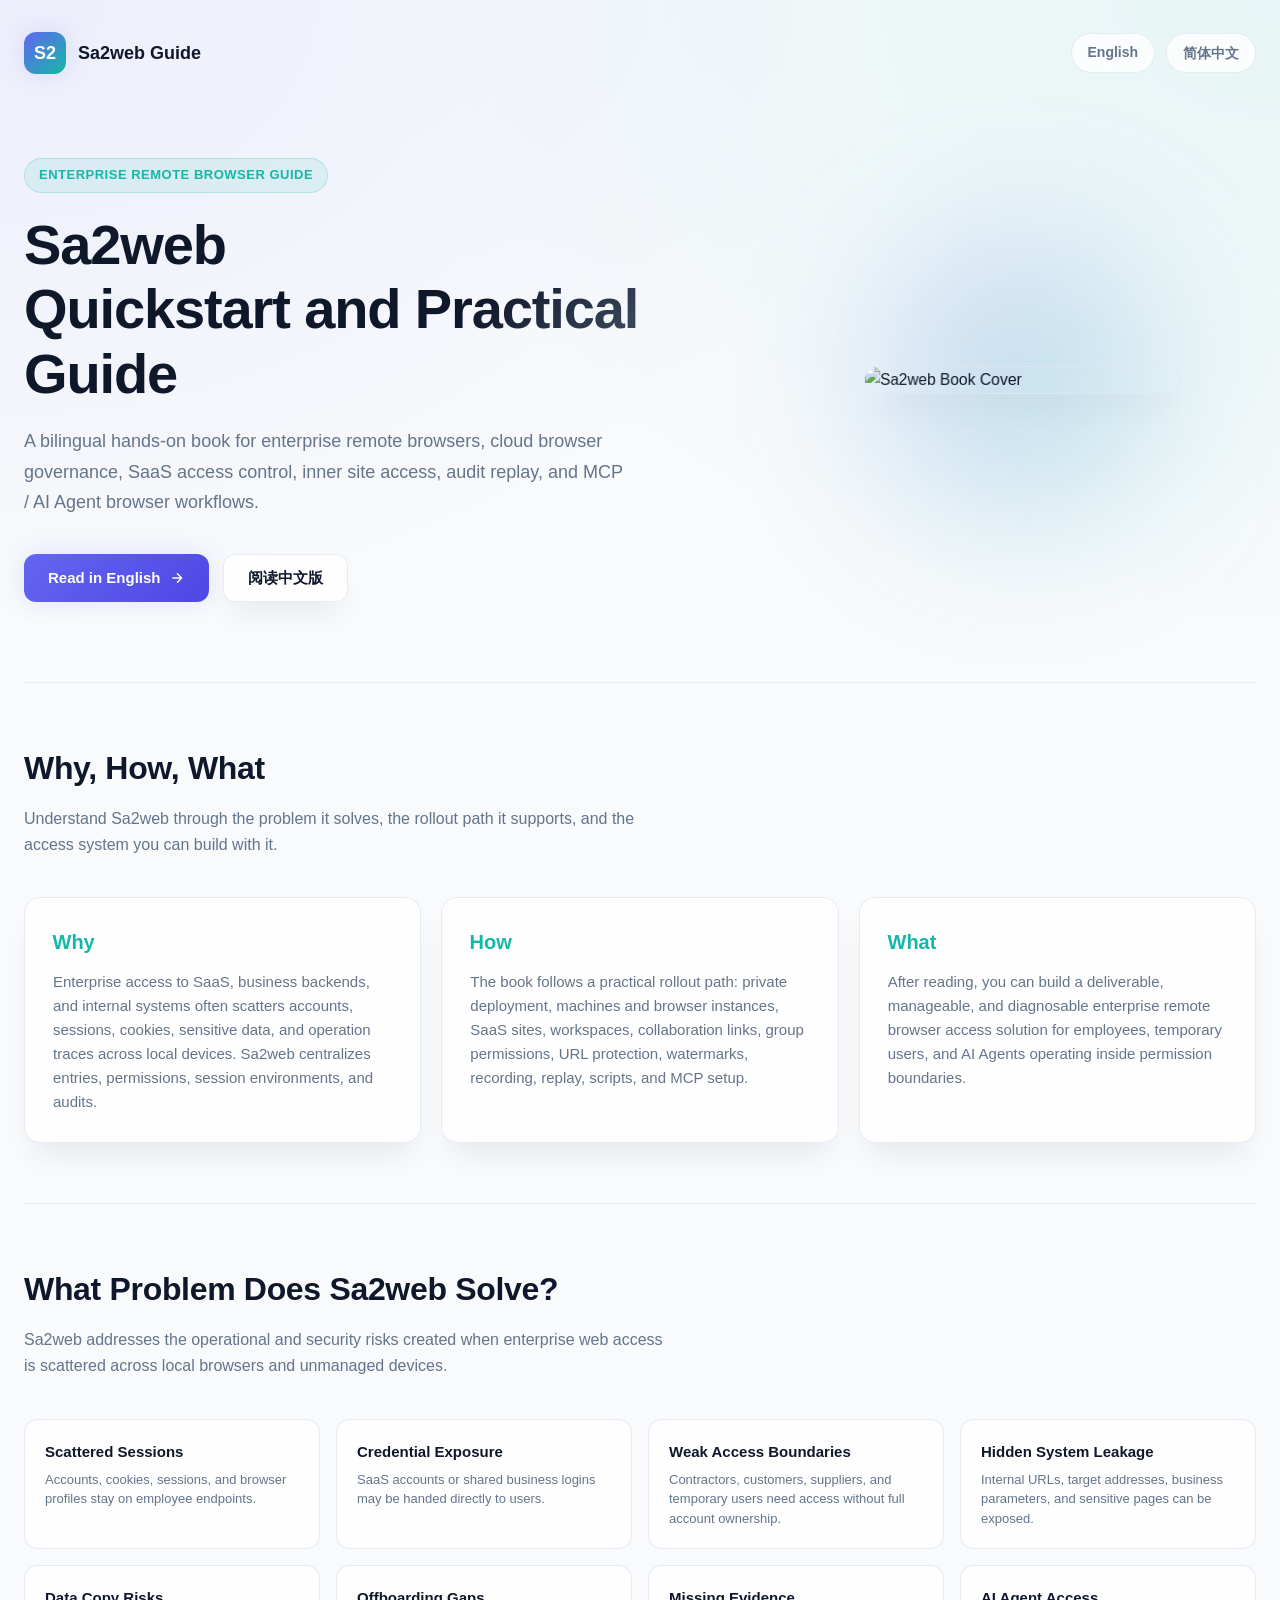
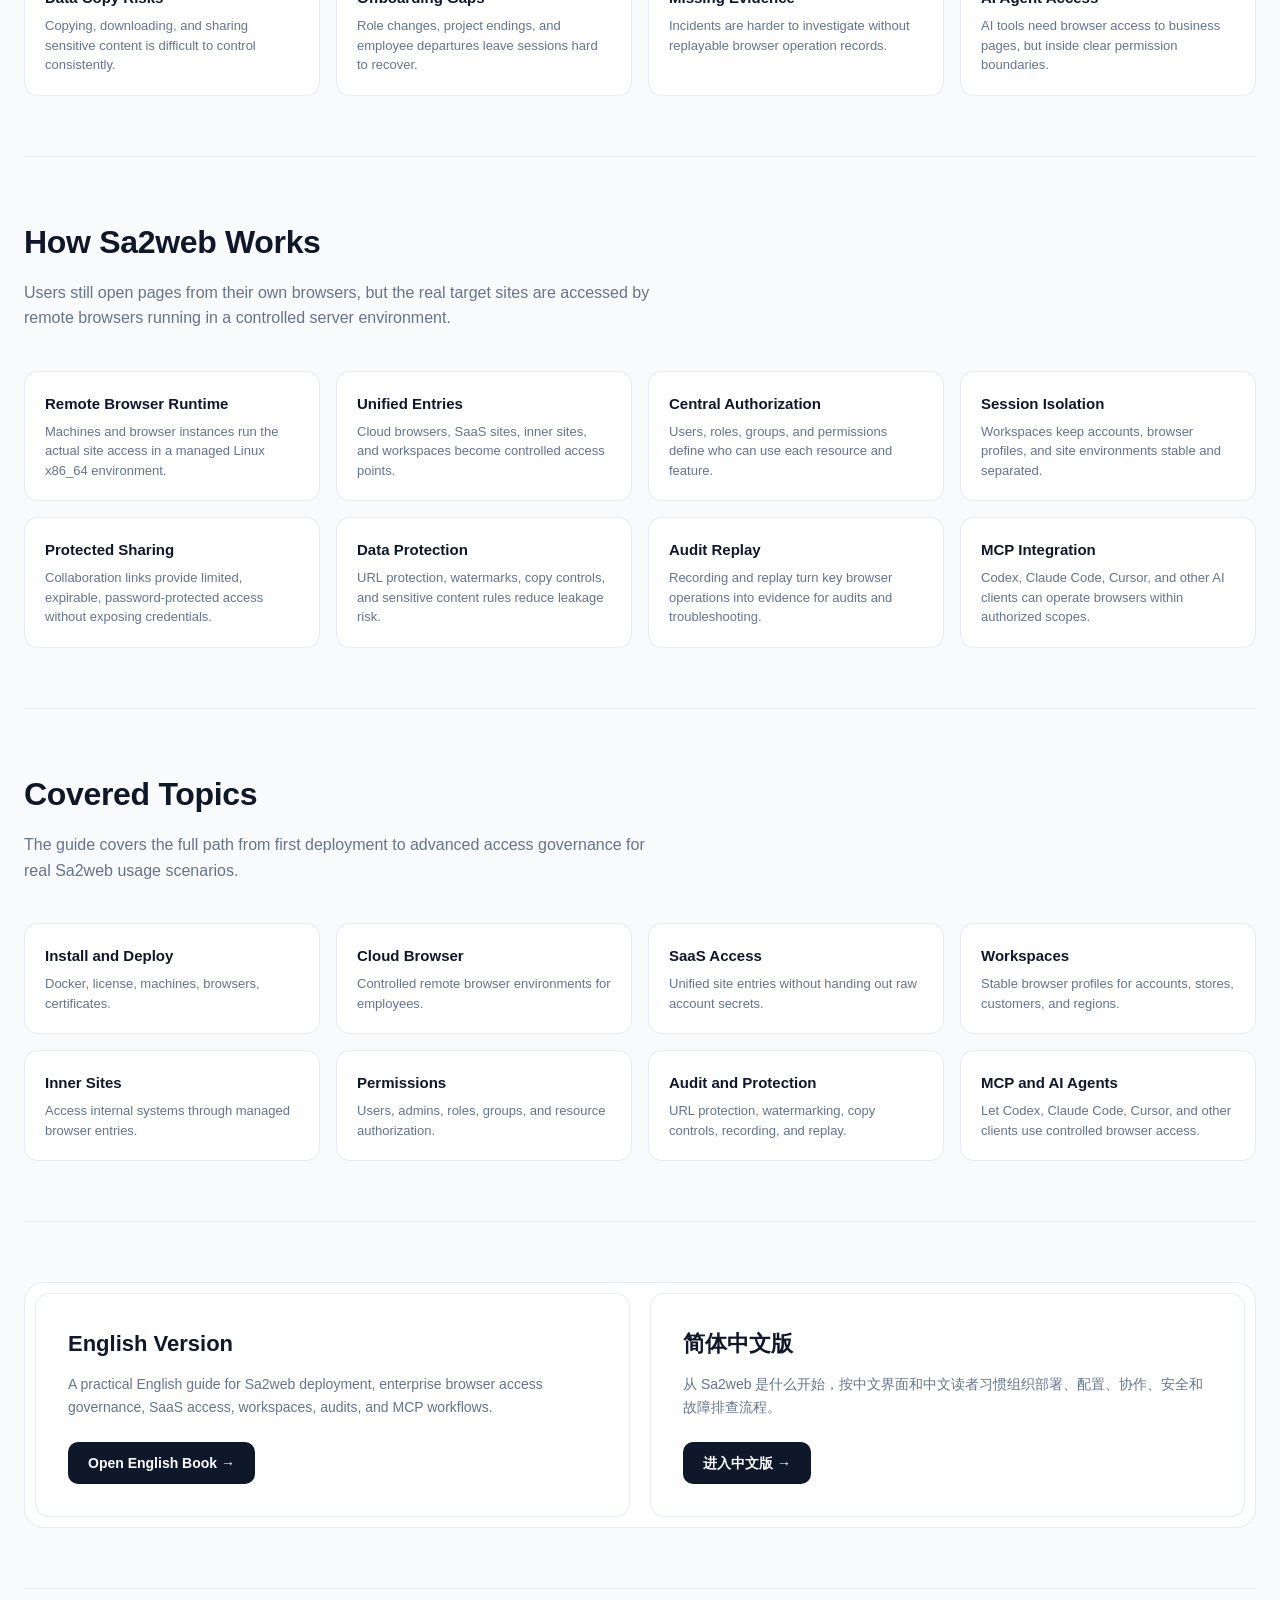
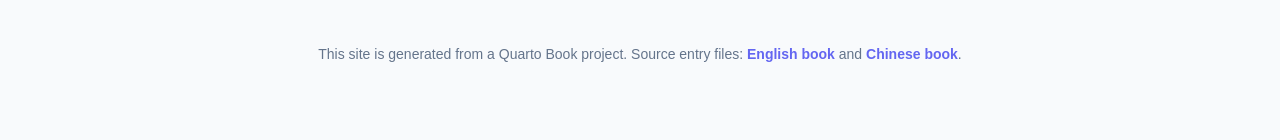
==== site/index.html @ 4c4079bf "add the quick start and practical guide" ====
<!doctype html>
<html lang="en">
<head>
  <meta charset="utf-8">
  <title>Sa2web Quickstart and Practical Guide | Sa2web 快速入门与实战指南</title>
  <meta name="viewport" content="width=device-width, initial-scale=1">
  <meta name="description" content="Sa2web Quickstart and Practical Guide is a bilingual hands-on book for deploying Sa2web, building enterprise cloud browser access, SaaS access control, inner site access, workspaces, permissions, audits, watermarking, and MCP / AI Agent browser workflows.">
  <meta name="keywords" content="Sa2web, Sa2web guide, Sa2web tutorial, Sa2web quickstart, remote browser, cloud browser, browser bastion, enterprise browser, SaaS access control, inner site access, MCP browser, AI Agent browser access, 企业远程浏览器, 云浏览器, 浏览器堡垒, Sa2web 教程, Sa2web 快速入门">
  <meta name="author" content="Alex Mercer">
  <meta name="robots" content="index,follow">
  <meta property="og:type" content="website">
  <meta property="og:title" content="Sa2web Quickstart and Practical Guide">
  <meta property="og:description" content="A bilingual practical guide to Sa2web: from private deployment to enterprise remote browser access governance.">
  <meta property="og:url" content="https://quickstart.sa2web.com/">
  <meta property="og:image" content="en/images/cover.png">
  <meta property="og:locale" content="en_US">
  <meta property="og:locale:alternate" content="zh_CN">
  <meta name="twitter:card" content="summary_large_image">
  <meta name="twitter:title" content="Sa2web Quickstart and Practical Guide">
  <meta name="twitter:description" content="Deploy Sa2web and build controlled, auditable enterprise browser access for SaaS, inner sites, workspaces, and AI Agents.">
  <meta name="twitter:image" content="en/images/cover.png">
  <link rel="alternate" hreflang="en" href="en/">
  <link rel="alternate" hreflang="zh-CN" href="zh/">
  <link rel="alternate" hreflang="x-default" href="en/">
  <link rel="canonical" href="https://quickstart.sa2web.com/">
  <link rel="icon" href="en/images/favicon.svg" type="image/svg+xml">
  <style>
    :root {
      color-scheme: light dark;
      --bg: #0f172a;
      --bg-gradient: radial-gradient(at 0% 0%, rgba(99, 102, 241, 0.15) 0px, transparent 50%),
                      radial-gradient(at 100% 0%, rgba(20, 184, 166, 0.15) 0px, transparent 50%),
                      radial-gradient(at 50% 100%, rgba(15, 23, 42, 0.8) 0px, transparent 50%);
      --panel: rgba(30, 41, 59, 0.7);
      --panel-hover: rgba(30, 41, 59, 0.9);
      --border: rgba(255, 255, 255, 0.1);
      --border-hover: rgba(99, 102, 241, 0.4);
      --ink: #f8fafc;
      --muted: #94a3b8;
      --brand: #6366f1;
      --brand-hover: #4f46e5;
      --accent: #14b8a6;
      --shadow: 0 20px 40px -15px rgba(0, 0, 0, 0.5);
      --glow: 0 0 25px rgba(99, 102, 241, 0.25);
      font-family: -apple-system, BlinkMacSystemFont, "Segoe UI", Roboto, "Helvetica Neue", Arial, "PingFang SC", "Microsoft YaHei", sans-serif;
    }

    @media (prefers-color-scheme: light) {
      :root {
        --bg: #f8fafc;
        --bg-gradient: radial-gradient(at 0% 0%, rgba(99, 102, 241, 0.08) 0px, transparent 50%),
                        radial-gradient(at 100% 0%, rgba(20, 184, 166, 0.08) 0px, transparent 50%);
        --panel: rgba(255, 255, 255, 0.8);
        --panel-hover: #ffffff;
        --border: rgba(226, 232, 240, 0.8);
        --border-hover: rgba(99, 102, 241, 0.3);
        --ink: #0f172a;
        --muted: #64748b;
        --shadow: 0 20px 30px -10px rgba(15, 23, 42, 0.08);
        --glow: 0 0 25px rgba(99, 102, 241, 0.15);
      }
    }

    * {
      box-sizing: border-box;
      transition: background-color 0.2s, border-color 0.2s, transform 0.2s, box-shadow 0.2s;
    }

    body {
      margin: 0;
      min-height: 100vh;
      color: var(--ink);
      background-color: var(--bg);
      background-image: var(--bg-gradient);
      background-attachment: fixed;
      line-height: 1.6;
      -webkit-font-smoothing: antialiased;
    }

    .page {
      width: min(1400px, calc(100% - 48px));
      margin: 0 auto;
    }

    /* Header */
    header {
      display: flex;
      align-items: center;
      justify-content: space-between;
      gap: 24px;
      padding: 32px 0 24px;
    }

    .brand {
      display: flex;
      align-items: center;
      gap: 12px;
      font-weight: 700;
      font-size: 1.125rem;
      color: var(--ink);
      text-decoration: none;
    }

    .brand-mark {
      display: grid;
      width: 42px;
      height: 42px;
      place-items: center;
      border-radius: 12px;
      color: #fff;
      background: linear-gradient(135deg, var(--brand), var(--accent));
      box-shadow: var(--glow);
      font-weight: 800;
      font-size: 18px;
    }

    nav {
      display: flex;
      gap: 10px;
    }

    nav a {
      height: 40px;
      display: inline-flex;
      align-items: center;
      padding: 0 16px;
      border: 1px solid var(--border);
      border-radius: 20px;
      background: var(--panel);
      backdrop-filter: blur(12px);
      color: var(--muted);
      font-size: 14px;
      font-weight: 600;
      text-decoration: none;
    }

    nav a:hover {
      color: var(--ink);
      border-color: var(--border-hover);
      transform: translateY(-1px);
    }

    /* Hero Section */
    .hero {
      display: grid;
      grid-template-columns: minmax(0, 1.2fr) minmax(320px, 0.8fr);
      gap: 48px;
      align-items: center;
      padding: 60px 0 80px;
    }

    .eyebrow {
      display: inline-flex;
      align-items: center;
      gap: 8px;
      padding: 6px 14px;
      border-radius: 20px;
      background: rgba(20, 184, 166, 0.1);
      border: 1px solid rgba(20, 184, 166, 0.2);
      color: var(--accent);
      font-weight: 700;
      font-size: 13px;
      margin-bottom: 20px;
      letter-spacing: 0.5px;
      text-transform: uppercase;
    }

    h1 {
      margin: 0;
      font-size: clamp(36px, 5vw, 56px);
      line-height: 1.15;
      font-weight: 800;
      letter-spacing: -0.02em;
      background: linear-gradient(135deg, var(--ink) 60%, var(--muted));
      -webkit-background-clip: text;
      -webkit-text-fill-color: transparent;
    }

    .subtitle {
      margin: 20px 0 0;
      color: var(--muted);
      font-size: 1.125rem;
      line-height: 1.7;
      max-width: 600px;
    }

    .actions {
      display: flex;
      flex-wrap: wrap;
      gap: 14px;
      margin-top: 36px;
    }

    .button {
      height: 48px;
      display: inline-flex;
      align-items: center;
      justify-content: center;
      gap: 8px;
      padding: 0 24px;
      border-radius: 12px;
      border: 1px solid var(--border);
      background: var(--panel);
      backdrop-filter: blur(12px);
      color: var(--ink);
      font-weight: 600;
      font-size: 15px;
      text-decoration: none;
      box-shadow: var(--shadow);
    }

    .button:hover {
      transform: translateY(-2px);
      border-color: var(--border-hover);
    }

    .button.primary {
      border: none;
      color: #fff;
      background: linear-gradient(135deg, var(--brand), var(--brand-hover));
      box-shadow: var(--glow);
    }

    .button.primary:hover {
      opacity: 0.95;
      box-shadow: 0 0 30px rgba(99, 102, 241, 0.4);
    }

    /* Cover Styling */
    .cover {
      position: relative;
      display: flex;
      justify-content: center;
      align-items: center;
    }

    .cover::before {
      content: "";
      position: absolute;
      width: 280px;
      height: 280px;
      background: linear-gradient(135deg, var(--brand), var(--accent));
      filter: blur(80px);
      opacity: 0.25;
      z-index: -1;
      border-radius: 50%;
    }

    .cover img {
      width: min(100%, 320px);
      height: auto;
      border-radius: 16px;
      box-shadow: var(--shadow);
      border: 1px solid var(--border);
      transform: perspective(1000px) rotateY(-8deg) rotateX(4deg);
      transition: transform 0.5s ease;
    }

    .cover:hover img {
      transform: perspective(1000px) rotateY(0deg) rotateX(0deg) scale(1.02);
    }

    /* Sections General */
    .section {
      padding: 60px 0;
      border-top: 1px solid var(--border);
    }

    .section-heading {
      max-width: 640px;
      margin-bottom: 40px;
    }

    h2 {
      margin: 0;
      font-size: clamp(24px, 3vw, 32px);
      font-weight: 700;
      letter-spacing: -0.01em;
    }

    .section-heading p {
      margin: 12px 0 0;
      color: var(--muted);
      font-size: 16px;
    }

    /* Why How What Cards */
    .why-how-what {
      display: grid;
      grid-template-columns: repeat(3, 1fr);
      gap: 20px;
    }

    .card {
      border: 1px solid var(--border);
      border-radius: 16px;
      background: var(--panel);
      backdrop-filter: blur(12px);
      padding: 28px;
      box-shadow: var(--shadow);
    }

    .card:hover {
      border-color: var(--border-hover);
      transform: translateY(-4px);
    }

    .card h3 {
      margin: 0 0 12px;
      font-size: 20px;
      color: var(--accent);
      display: flex;
      align-items: center;
      gap: 8px;
    }

    .card p {
      margin: 0;
      color: var(--muted);
      font-size: 15px;
      line-height: 1.6;
    }

    /* Features Grid */
    .features {
      display: grid;
      grid-template-columns: repeat(auto-fit, minmax(240px, 1fr));
      gap: 16px;
    }

    .feature {
      padding: 20px;
      border: 1px solid var(--border);
      border-radius: 14px;
      background: var(--panel);
      backdrop-filter: blur(12px);
    }

    .feature:hover {
      border-color: var(--border-hover);
      background: var(--panel-hover);
    }

    .feature strong {
      display: block;
      margin-bottom: 6px;
      font-size: 15px;
      color: var(--ink);
    }

    .feature span {
      display: block;
      color: var(--muted);
      font-size: 13px;
      line-height: 1.5;
    }

    /* Language Band */
    .language-band {
      display: grid;
      grid-template-columns: repeat(2, 1fr);
      gap: 20px;
      padding: 10px;
      border: 1px solid var(--border);
      border-radius: 20px;
      background: var(--panel);
      backdrop-filter: blur(12px);
    }

    .language-card {
      display: flex;
      flex-direction: column;
      justify-content: space-between;
      padding: 32px;
      border-radius: 14px;
      background: rgba(255, 255, 255, 0.03);
      border: 1px solid var(--border);
    }

    .language-card:hover {
      border-color: var(--border-hover);
    }

    .language-card h3 {
      margin: 0 0 12px;
      font-size: 22px;
    }

    .language-card p {
      margin: 0 0 24px;
      color: var(--muted);
      font-size: 14px;
    }

    .language-card a {
      align-self: flex-start;
      display: inline-flex;
      height: 42px;
      align-items: center;
      padding: 0 20px;
      border-radius: 10px;
      background: var(--ink);
      color: var(--bg);
      font-weight: 700;
      font-size: 14px;
      text-decoration: none;
    }

    .language-card a:hover {
      opacity: 0.9;
      transform: translateY(-1px);
    }

    /* Footer */
    footer {
      padding: 40px 0 60px;
      color: var(--muted);
      font-size: 14px;
      border-top: 1px solid var(--border);
      text-align: center;
    }

    footer a {
      color: var(--brand);
      text-decoration: none;
      font-weight: 600;
    }

    footer a:hover {
      text-decoration: underline;
    }

    .visually-hidden {
      position: absolute;
      width: 1px;
      height: 1px;
      padding: 0;
      margin: -1px;
      overflow: hidden;
      clip: rect(0, 0, 0, 0);
      white-space: nowrap;
      border: 0;
    }

    /* Responsive */
    @media (max-width: 900px) {
      .hero, .why-how-what, .language-band {
        grid-template-columns: 1fr;
      }
      .cover {
        margin-top: 20px;
      }
    }

    @media (max-width: 640px) {
      header {
        flex-direction: column;
        align-items: flex-start;
      }
      .actions {
        flex-direction: column;
      }
      .button {
        width: 100%;
      }
    }
  </style>

  <script type="application/ld+json">
    {
      "@context": "https://schema.org",
      "@type": "Book",
      "name": "Sa2web Quickstart and Practical Guide",
      "url": "https://quickstart.sa2web.com/",
      "alternateName": "Sa2web 快速入门与实战指南",
      "author": {
        "@type": "Person",
        "name": "Alex Mercer"
      },
      "inLanguage": ["zh-CN", "en"],
      "description": "A bilingual practical guide to deploying Sa2web and building enterprise remote browser access governance.",
      "about": [
        "Sa2web",
        "remote browser",
        "cloud browser",
        "SaaS access control",
        "inner site access",
        "MCP browser"
      ]
    }
  </script>
</head>
<body>
  <div class="page">
    <header aria-label="Site header">
      <a class="brand" href="./" aria-label="Sa2web Guide home">
        <span class="brand-mark">S2</span>
        <span>Sa2web Guide</span>
      </a>
      <nav aria-label="Book languages">
        <a href="en/">English</a>
        <a href="zh/">简体中文</a>
      </nav>
    </header>

    <main>
      <section class="hero" aria-labelledby="hero-title">
        <div>
          <span class="eyebrow">Enterprise Remote Browser Guide</span>
          <h1 id="hero-title">Sa2web<br> Quickstart and Practical Guide</h1>
          <p class="subtitle">
            A bilingual hands-on book for enterprise remote browsers, cloud browser governance, SaaS access control, inner site access, audit replay, and MCP / AI Agent browser workflows.
          </p>
          <div class="actions" aria-label="Primary reading actions">
            <a class="button primary" href="en/">
              Read in English
              <svg width="16" height="16" viewBox="0 0 24 24" fill="none" stroke="currentColor" stroke-width="2"><path d="M5 12h14M12 5l7 7-7 7"/></svg>
            </a>
            <a class="button" href="zh/">阅读中文版</a>
          </div>
        </div>
        <div class="cover" aria-hidden="true">
          <img src="en/images/cover.png" alt="Sa2web Book Cover">
        </div>
      </section>

      <section class="section" aria-labelledby="why-how-what-title">
        <div class="section-heading">
          <h2 id="why-how-what-title">Why, How, What</h2>
          <p>Understand Sa2web through the problem it solves, the rollout path it supports, and the access system you can build with it.</p>
        </div>
        <div class="why-how-what">
          <article class="card">
            <h3>Why</h3>
            <p>Enterprise access to SaaS, business backends, and internal systems often scatters accounts, sessions, cookies, sensitive data, and operation traces across local devices. Sa2web centralizes entries, permissions, session environments, and audits.</p>
          </article>
          <article class="card">
            <h3>How</h3>
            <p>The book follows a practical rollout path: private deployment, machines and browser instances, SaaS sites, workspaces, collaboration links, group permissions, URL protection, watermarks, recording, replay, scripts, and MCP setup.</p>
          </article>
          <article class="card">
            <h3>What</h3>
            <p>After reading, you can build a deliverable, manageable, and diagnosable enterprise remote browser access solution for employees, temporary users, and AI Agents operating inside permission boundaries.</p>
          </article>
        </div>
      </section>

      <section class="section" aria-labelledby="problem-title">
        <div class="section-heading">
          <h2 id="problem-title">What Problem Does Sa2web Solve?</h2>
          <p>Sa2web addresses the operational and security risks created when enterprise web access is scattered across local browsers and unmanaged devices.</p>
        </div>
        <div class="features">
          <div class="feature"><strong>Scattered Sessions</strong><span>Accounts, cookies, sessions, and browser profiles stay on employee endpoints.</span></div>
          <div class="feature"><strong>Credential Exposure</strong><span>SaaS accounts or shared business logins may be handed directly to users.</span></div>
          <div class="feature"><strong>Weak Access Boundaries</strong><span>Contractors, customers, suppliers, and temporary users need access without full account ownership.</span></div>
          <div class="feature"><strong>Hidden System Leakage</strong><span>Internal URLs, target addresses, business parameters, and sensitive pages can be exposed.</span></div>
          <div class="feature"><strong>Data Copy Risks</strong><span>Copying, downloading, and sharing sensitive content is difficult to control consistently.</span></div>
          <div class="feature"><strong>Offboarding Gaps</strong><span>Role changes, project endings, and employee departures leave sessions hard to recover.</span></div>
          <div class="feature"><strong>Missing Evidence</strong><span>Incidents are harder to investigate without replayable browser operation records.</span></div>
          <div class="feature"><strong>AI Agent Access</strong><span>AI tools need browser access to business pages, but inside clear permission boundaries.</span></div>
        </div>
      </section>

      <section class="section" aria-labelledby="how-title">
        <div class="section-heading">
          <h2 id="how-title">How Sa2web Works</h2>
          <p>Users still open pages from their own browsers, but the real target sites are accessed by remote browsers running in a controlled server environment.</p>
        </div>
        <div class="features">
          <div class="feature"><strong>Remote Browser Runtime</strong><span>Machines and browser instances run the actual site access in a managed Linux x86_64 environment.</span></div>
          <div class="feature"><strong>Unified Entries</strong><span>Cloud browsers, SaaS sites, inner sites, and workspaces become controlled access points.</span></div>
          <div class="feature"><strong>Central Authorization</strong><span>Users, roles, groups, and permissions define who can use each resource and feature.</span></div>
          <div class="feature"><strong>Session Isolation</strong><span>Workspaces keep accounts, browser profiles, and site environments stable and separated.</span></div>
          <div class="feature"><strong>Protected Sharing</strong><span>Collaboration links provide limited, expirable, password-protected access without exposing credentials.</span></div>
          <div class="feature"><strong>Data Protection</strong><span>URL protection, watermarks, copy controls, and sensitive content rules reduce leakage risk.</span></div>
          <div class="feature"><strong>Audit Replay</strong><span>Recording and replay turn key browser operations into evidence for audits and troubleshooting.</span></div>
          <div class="feature"><strong>MCP Integration</strong><span>Codex, Claude Code, Cursor, and other AI clients can operate browsers within authorized scopes.</span></div>
        </div>
      </section>

      <section class="section" aria-labelledby="topics-title">
        <div class="section-heading">
          <h2 id="topics-title">Covered Topics</h2>
          <p>The guide covers the full path from first deployment to advanced access governance for real Sa2web usage scenarios.</p>
        </div>
        <div class="features">
          <div class="feature"><strong>Install and Deploy</strong><span>Docker, license, machines, browsers, certificates.</span></div>
          <div class="feature"><strong>Cloud Browser</strong><span>Controlled remote browser environments for employees.</span></div>
          <div class="feature"><strong>SaaS Access</strong><span>Unified site entries without handing out raw account secrets.</span></div>
          <div class="feature"><strong>Workspaces</strong><span>Stable browser profiles for accounts, stores, customers, and regions.</span></div>
          <div class="feature"><strong>Inner Sites</strong><span>Access internal systems through managed browser entries.</span></div>
          <div class="feature"><strong>Permissions</strong><span>Users, admins, roles, groups, and resource authorization.</span></div>
          <div class="feature"><strong>Audit and Protection</strong><span>URL protection, watermarking, copy controls, recording, and replay.</span></div>
          <div class="feature"><strong>MCP and AI Agents</strong><span>Let Codex, Claude Code, Cursor, and other clients use controlled browser access.</span></div>
        </div>
      </section>

      <section class="section" aria-labelledby="read-title">
        <h2 class="visually-hidden" id="read-title">Choose a language</h2>
        <div class="language-band">
          <article class="language-card">
            <div>
              <h3>English Version</h3>
              <p>A practical English guide for Sa2web deployment, enterprise browser access governance, SaaS access, workspaces, audits, and MCP workflows.</p>
            </div>
            <a href="en/" aria-label="Open English Sa2web guide">Open English Book &rarr;</a>
          </article>
          <article class="language-card">
            <div>
              <h3>简体中文版</h3>
              <p>从 Sa2web 是什么开始，按中文界面和中文读者习惯组织部署、配置、协作、安全和故障排查流程。</p>
            </div>
            <a href="zh/" aria-label="Open Chinese Sa2web guide">进入中文版 &rarr;</a>
          </article>
        </div>
      </section>
    </main>

    <footer>
      <p>
        This site is generated from a Quarto Book project. Source entry files:
        <a href="en/">English book</a> and <a href="zh/">Chinese book</a>.
      </p>
    </footer>
  </div>
</body>
</html>
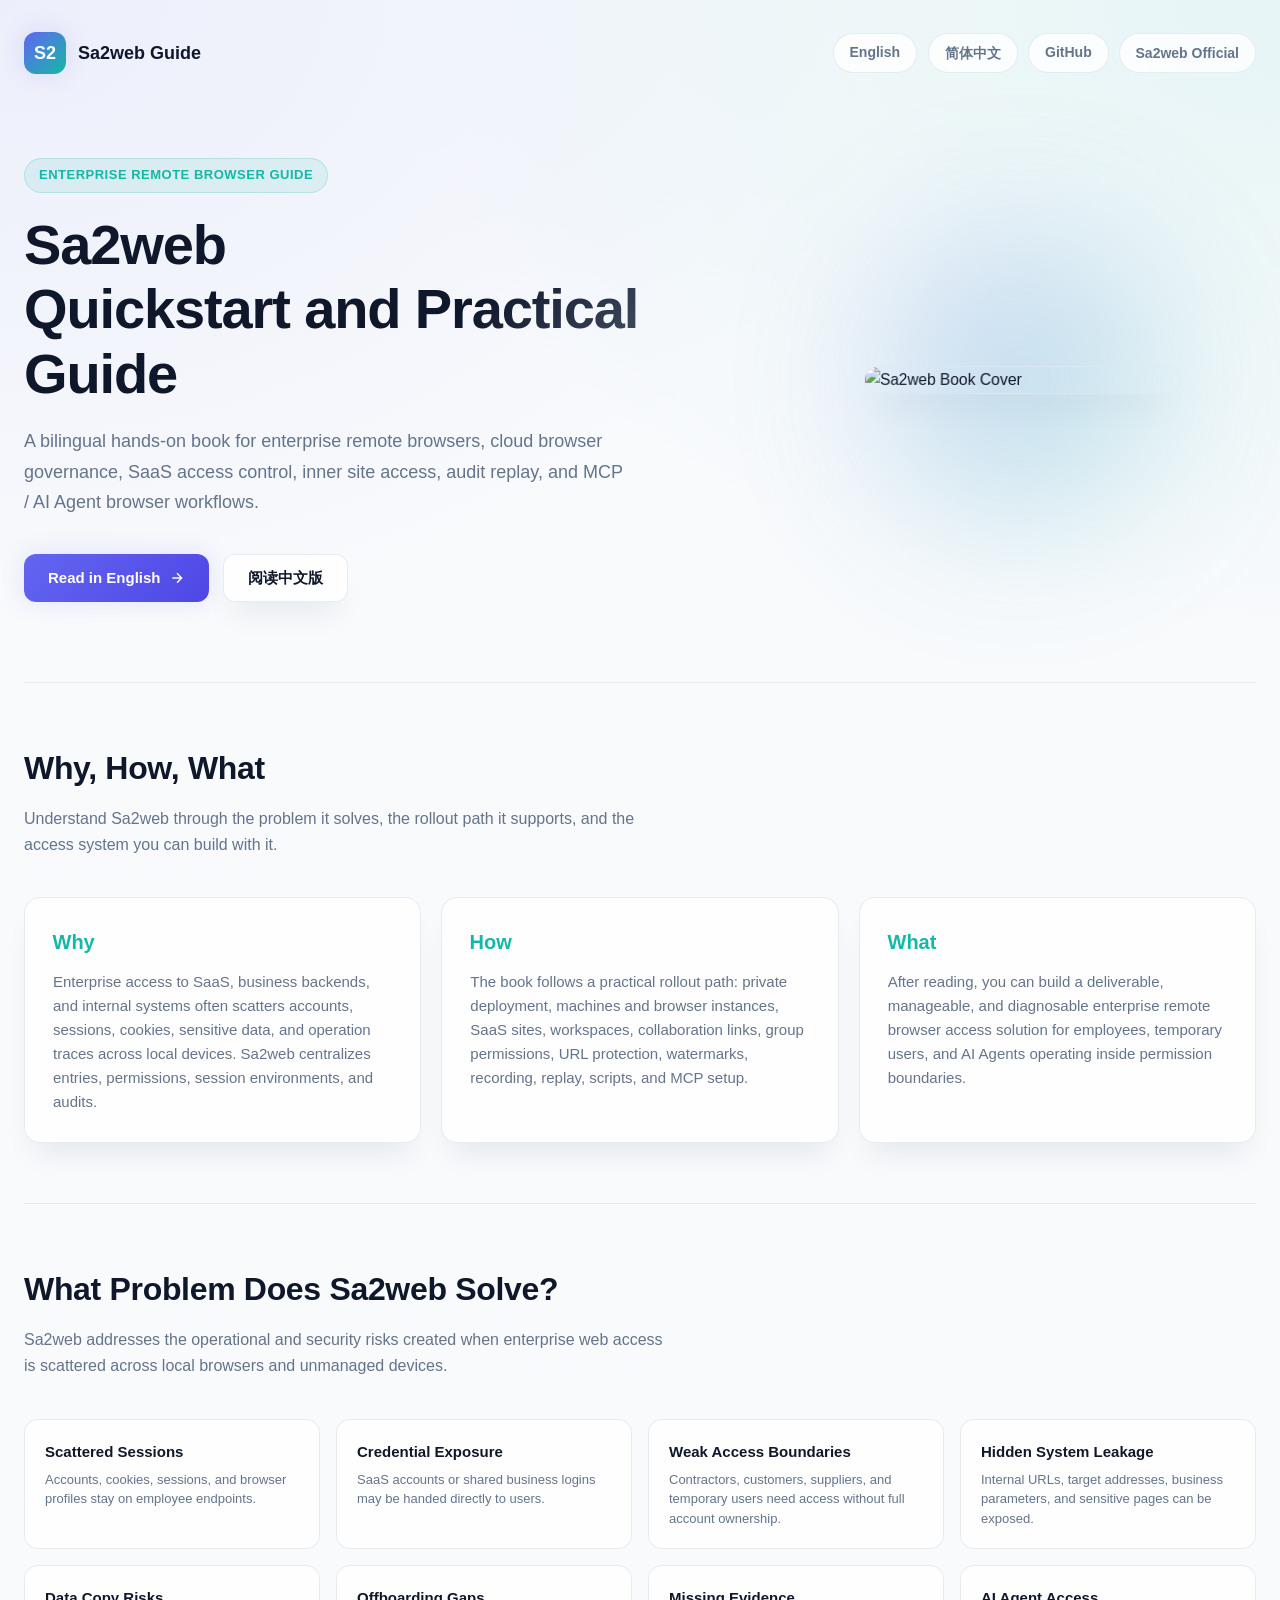
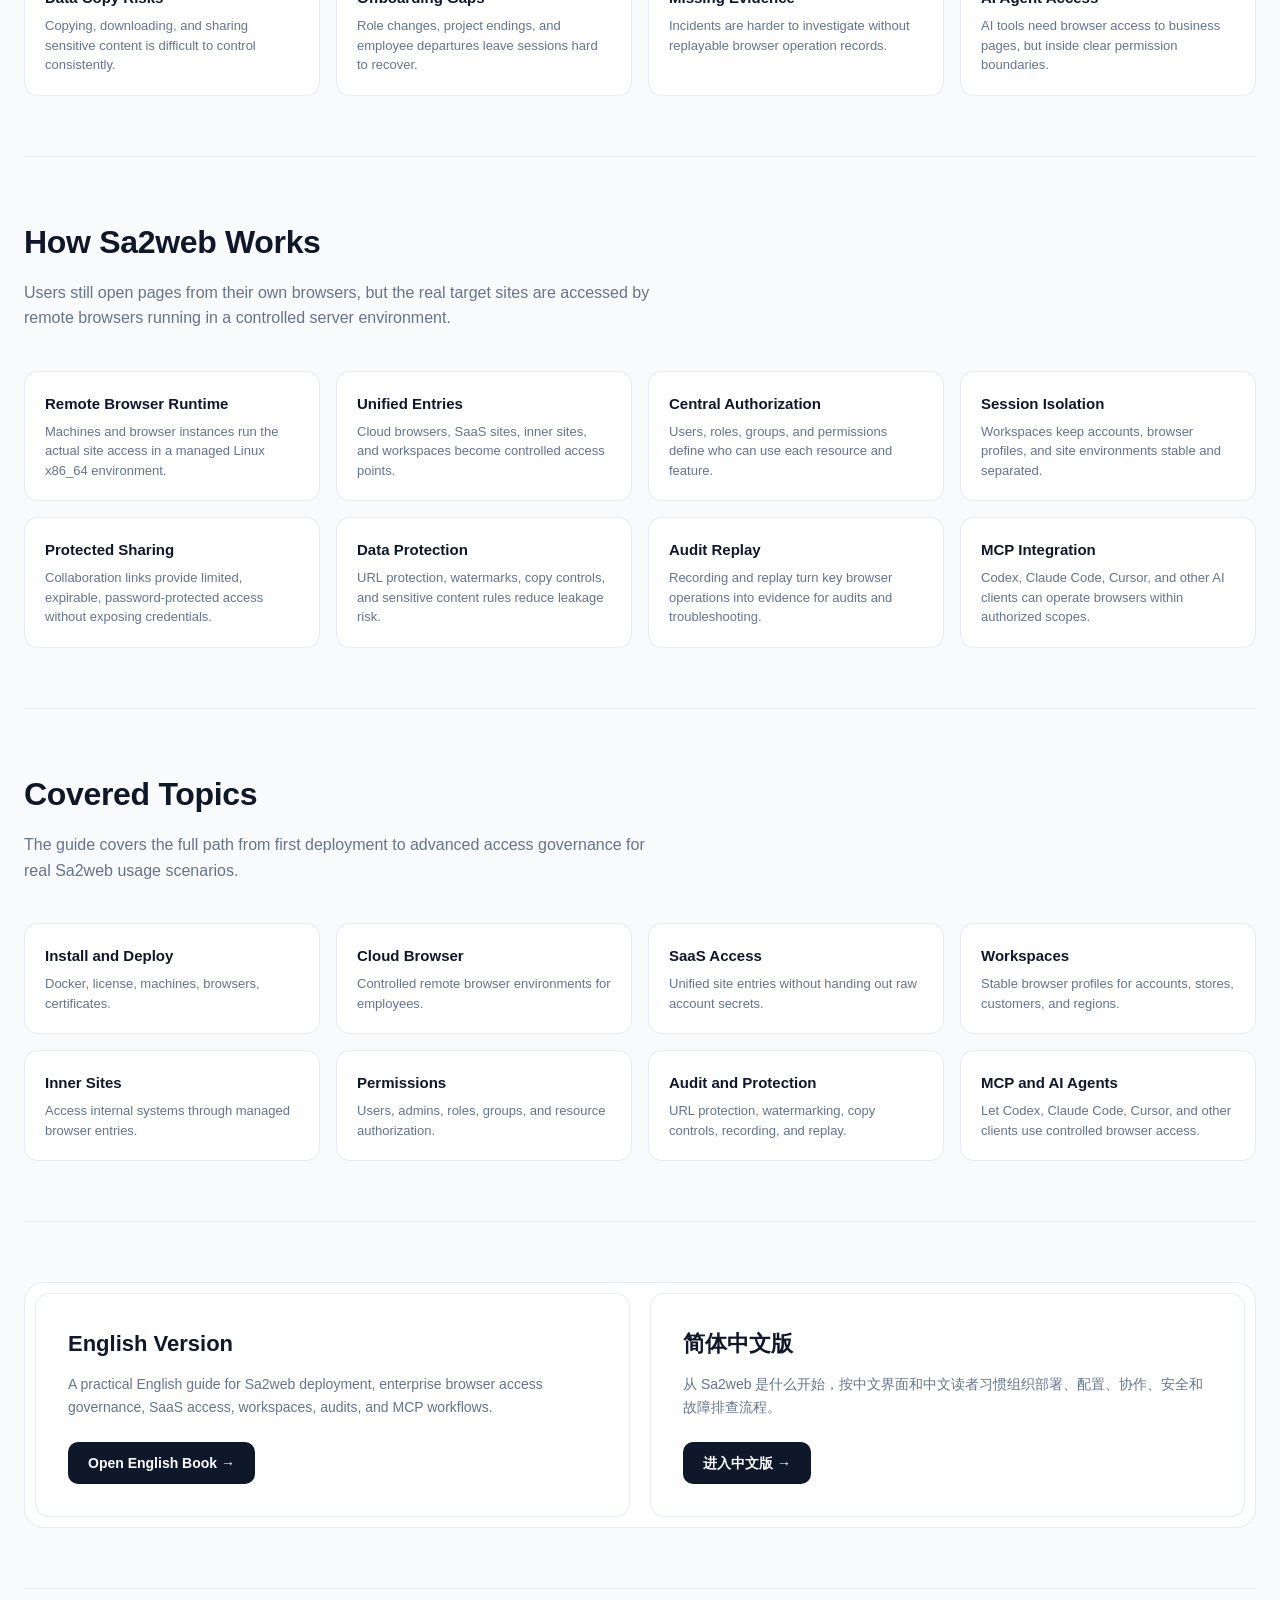
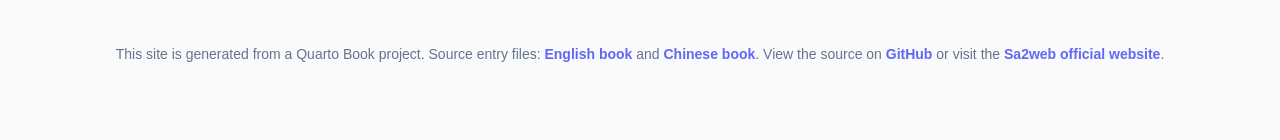
==== commit 95e0ec05: "fix: add some links" ====
--- a/site/index.html
+++ b/site/index.html
@@ -479,6 +479,10 @@
       },
       "inLanguage": ["zh-CN", "en"],
       "description": "A bilingual practical guide to deploying Sa2web and building enterprise remote browser access governance.",
+      "sameAs": [
+        "https://github.com/sa2web/sa2web-quickstart-practical-guide",
+        "https://www.sa2web.com/"
+      ],
       "about": [
         "Sa2web",
         "remote browser",
@@ -497,9 +501,11 @@
         <span class="brand-mark">S2</span>
         <span>Sa2web Guide</span>
       </a>
-      <nav aria-label="Book languages">
+      <nav aria-label="Resources">
         <a href="en/">English</a>
         <a href="zh/">简体中文</a>
+        <a href="https://github.com/sa2web/sa2web-quickstart-practical-guide" target="_blank" rel="noopener noreferrer">GitHub</a>
+        <a href="https://www.sa2web.com/" target="_blank" rel="noopener noreferrer">Sa2web Official</a>
       </nav>
     </header>
 
@@ -621,6 +627,8 @@
       <p>
         This site is generated from a Quarto Book project. Source entry files:
         <a href="en/">English book</a> and <a href="zh/">Chinese book</a>.
+        View the source on <a href="https://github.com/sa2web/sa2web-quickstart-practical-guide" target="_blank" rel="noopener noreferrer">GitHub</a>
+        or visit the <a href="https://www.sa2web.com/" target="_blank" rel="noopener noreferrer">Sa2web official website</a>.
       </p>
     </footer>
   </div>
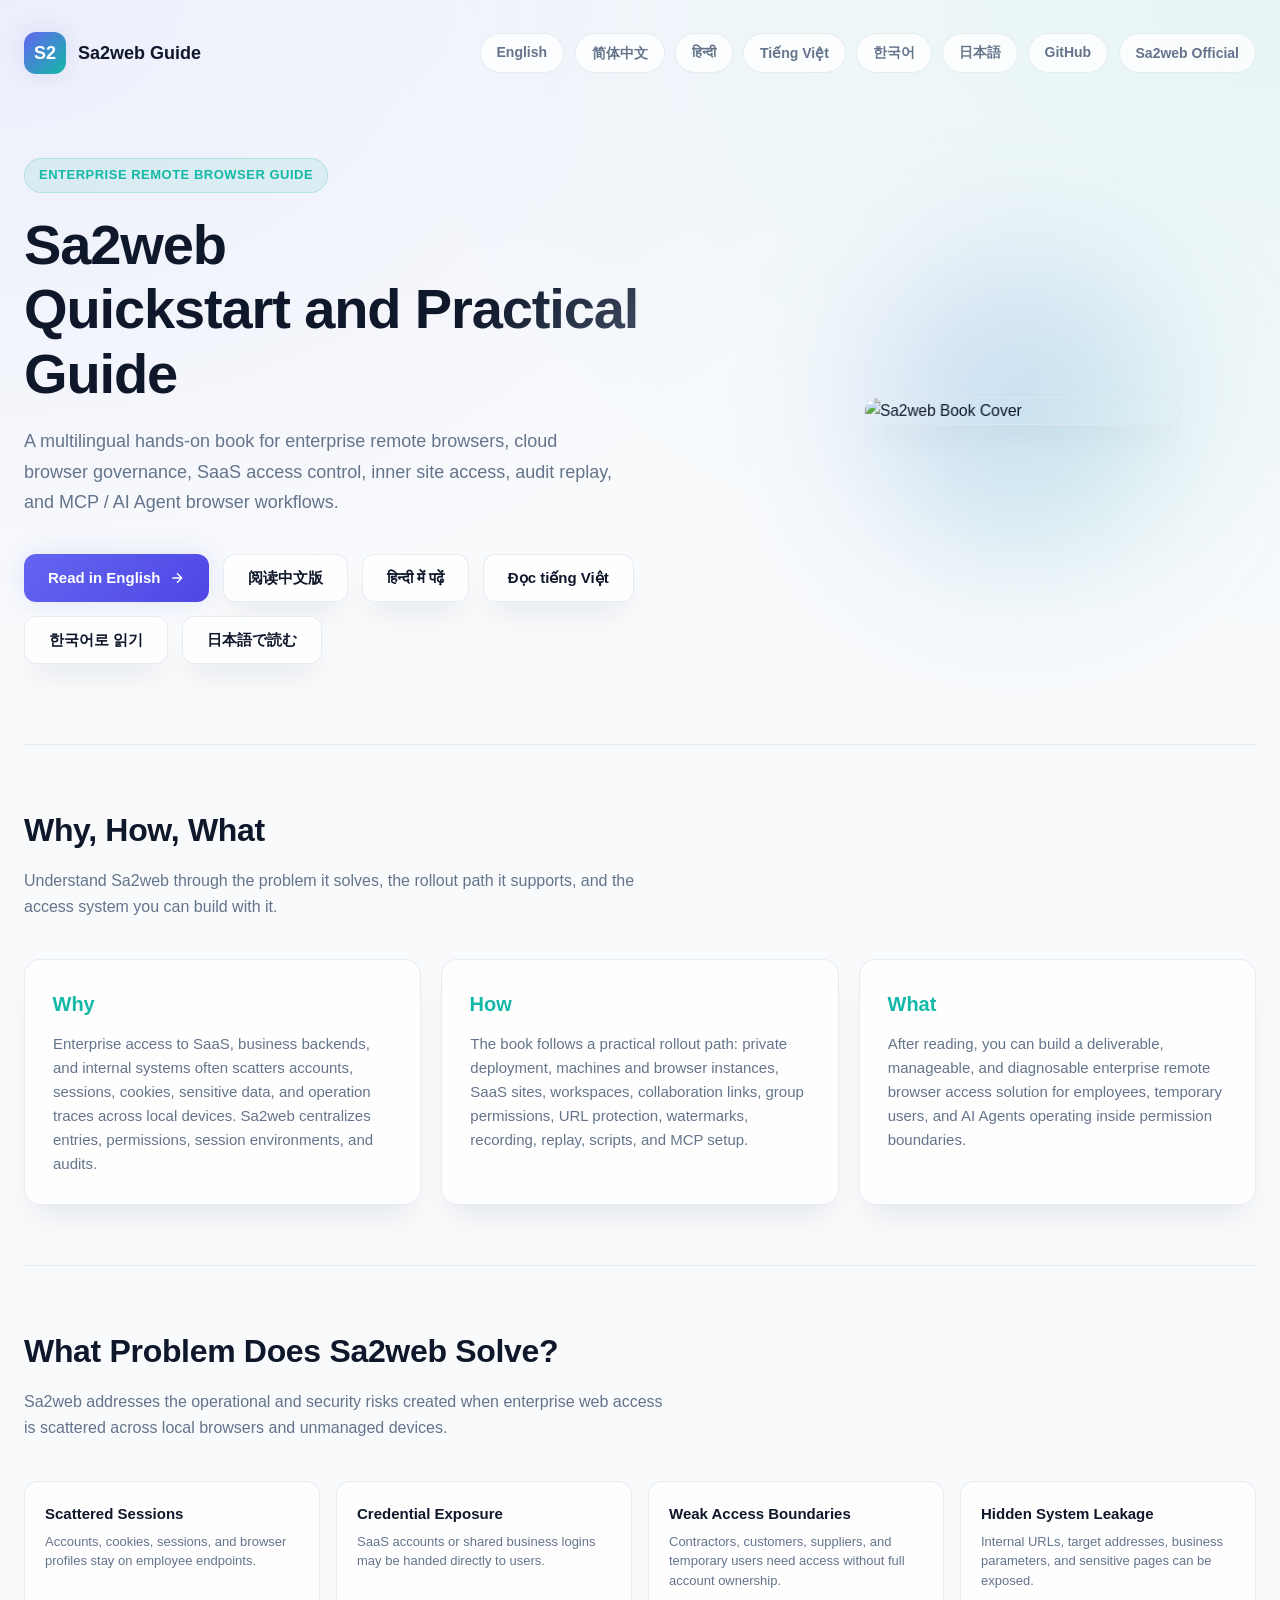
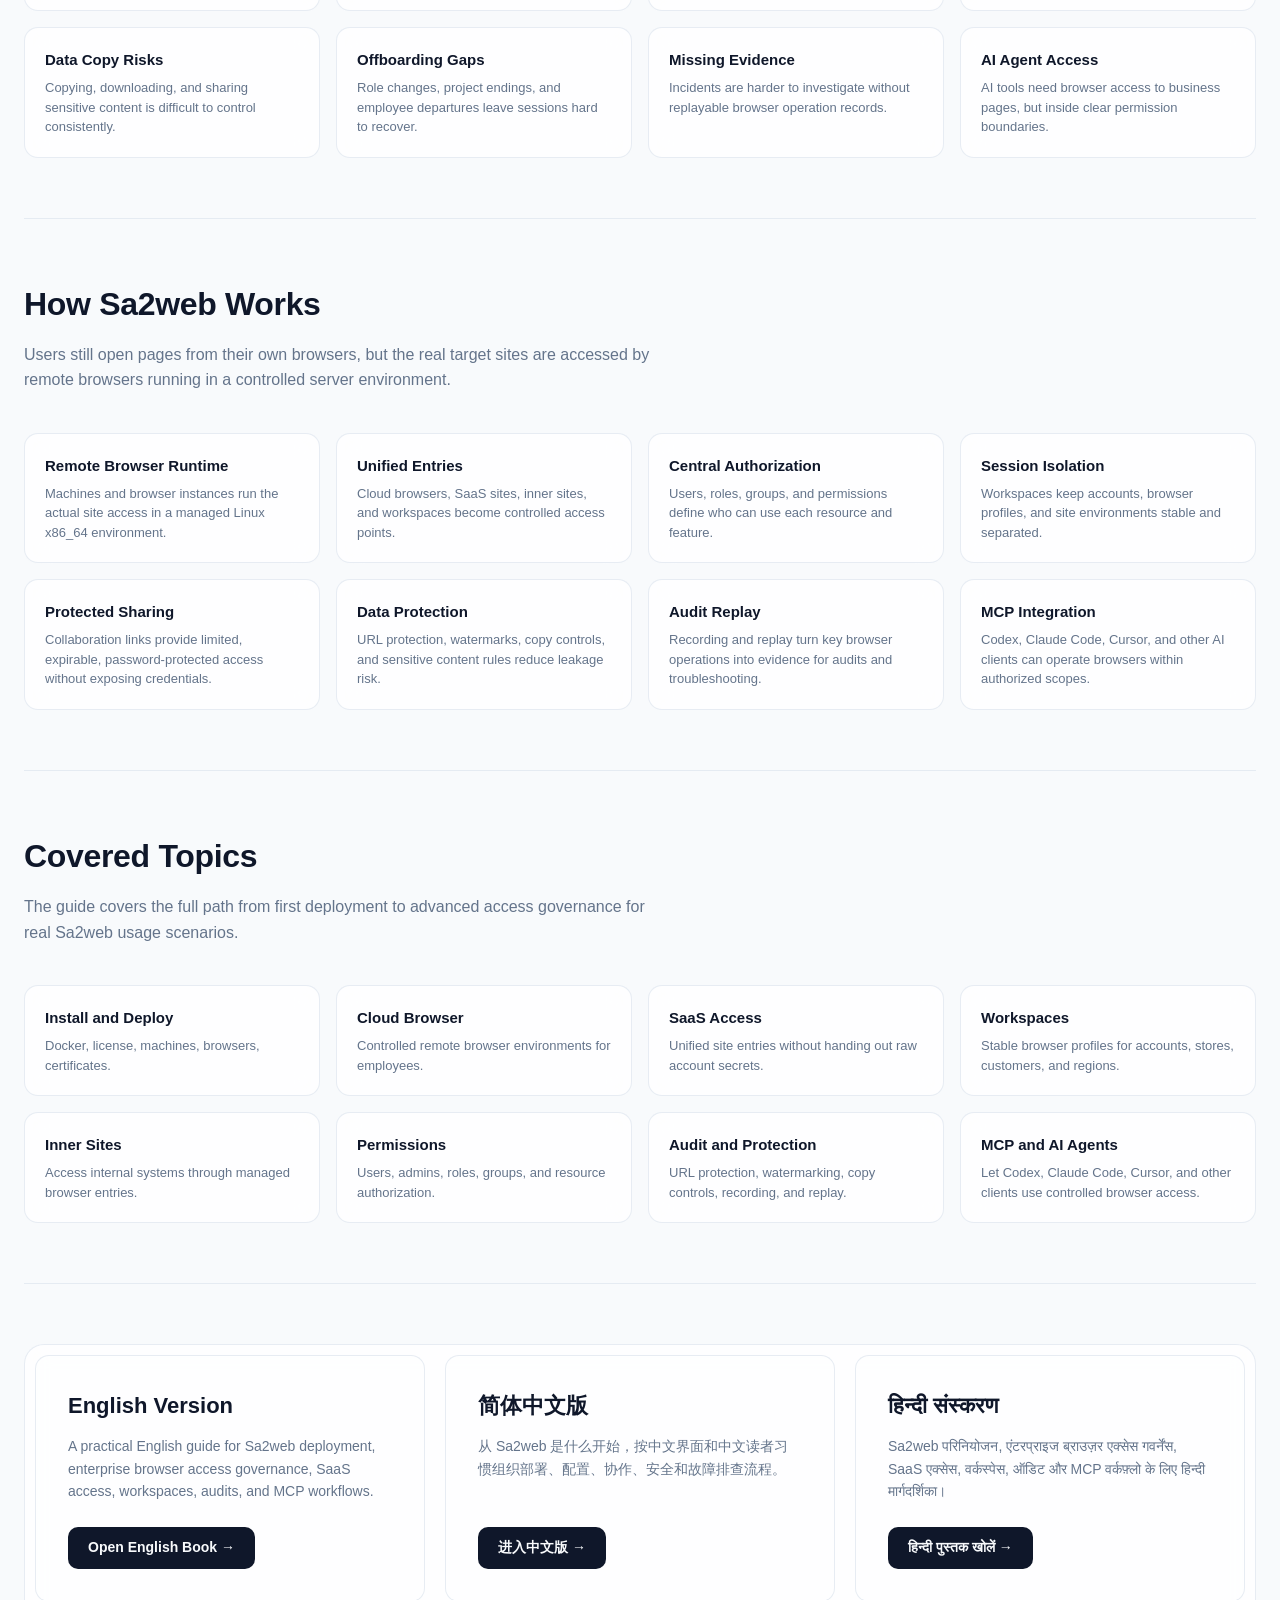
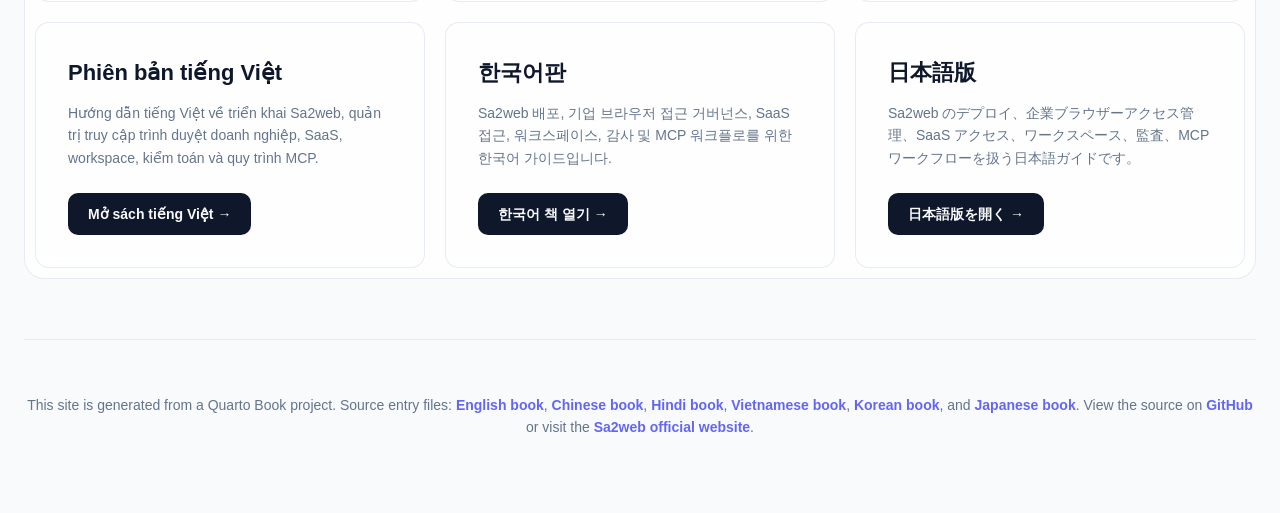
==== commit 79583f61: "add ja,ko,hi,vi support" ====
--- a/site/index.html
+++ b/site/index.html
@@ -2,25 +2,33 @@
 <html lang="en">
 <head>
   <meta charset="utf-8">
-  <title>Sa2web Quickstart and Practical Guide | Sa2web 快速入门与实战指南</title>
+  <title>Sa2web Quickstart and Practical Guide | Multilingual Sa2web Guide</title>
   <meta name="viewport" content="width=device-width, initial-scale=1">
-  <meta name="description" content="Sa2web Quickstart and Practical Guide is a bilingual hands-on book for deploying Sa2web, building enterprise cloud browser access, SaaS access control, inner site access, workspaces, permissions, audits, watermarking, and MCP / AI Agent browser workflows.">
-  <meta name="keywords" content="Sa2web, Sa2web guide, Sa2web tutorial, Sa2web quickstart, remote browser, cloud browser, browser bastion, enterprise browser, SaaS access control, inner site access, MCP browser, AI Agent browser access, 企业远程浏览器, 云浏览器, 浏览器堡垒, Sa2web 教程, Sa2web 快速入门">
+  <meta name="description" content="Sa2web Quickstart and Practical Guide is a multilingual hands-on book for deploying Sa2web, building enterprise cloud browser access, SaaS access control, inner site access, workspaces, permissions, audits, watermarking, and MCP / AI Agent browser workflows.">
+  <meta name="keywords" content="Sa2web, Sa2web guide, Sa2web tutorial, Sa2web quickstart, remote browser, cloud browser, browser bastion, enterprise browser, SaaS access control, inner site access, MCP browser, AI Agent browser access, 企业远程浏览器, 云浏览器, 浏览器堡垒, Sa2web 教程, Sa2web 快速入门, Sa2web मार्गदर्शिका, Sa2web त्वरित आरंभ, Sa2web hướng dẫn, Sa2web khởi đầu nhanh, Sa2web 가이드, Sa2web 빠른 시작, Sa2web ガイド, Sa2web クイックスタート">
   <meta name="author" content="Alex Mercer">
   <meta name="robots" content="index,follow">
   <meta property="og:type" content="website">
   <meta property="og:title" content="Sa2web Quickstart and Practical Guide">
-  <meta property="og:description" content="A bilingual practical guide to Sa2web: from private deployment to enterprise remote browser access governance.">
+  <meta property="og:description" content="A multilingual practical guide to Sa2web: from private deployment to enterprise remote browser access governance.">
   <meta property="og:url" content="https://quickstart.sa2web.com/">
   <meta property="og:image" content="en/images/cover.png">
   <meta property="og:locale" content="en_US">
   <meta property="og:locale:alternate" content="zh_CN">
+  <meta property="og:locale:alternate" content="hi_IN">
+  <meta property="og:locale:alternate" content="vi_VN">
+  <meta property="og:locale:alternate" content="ko_KR">
+  <meta property="og:locale:alternate" content="ja_JP">
   <meta name="twitter:card" content="summary_large_image">
   <meta name="twitter:title" content="Sa2web Quickstart and Practical Guide">
   <meta name="twitter:description" content="Deploy Sa2web and build controlled, auditable enterprise browser access for SaaS, inner sites, workspaces, and AI Agents.">
   <meta name="twitter:image" content="en/images/cover.png">
   <link rel="alternate" hreflang="en" href="en/">
   <link rel="alternate" hreflang="zh-CN" href="zh/">
+  <link rel="alternate" hreflang="hi" href="hi/">
+  <link rel="alternate" hreflang="vi" href="vi/">
+  <link rel="alternate" hreflang="ko" href="ko/">
+  <link rel="alternate" hreflang="ja" href="ja/">
   <link rel="alternate" hreflang="x-default" href="en/">
   <link rel="canonical" href="https://quickstart.sa2web.com/">
   <link rel="icon" href="en/images/favicon.svg" type="image/svg+xml">
@@ -116,6 +124,8 @@
 
     nav {
       display: flex;
+      flex-wrap: wrap;
+      justify-content: flex-end;
       gap: 10px;
     }
 
@@ -358,7 +368,7 @@
     /* Language Band */
     .language-band {
       display: grid;
-      grid-template-columns: repeat(2, 1fr);
+      grid-template-columns: repeat(3, 1fr);
       gap: 20px;
       padding: 10px;
       border: 1px solid var(--border);
@@ -456,6 +466,9 @@
       header {
         flex-direction: column;
         align-items: flex-start;
+      }
+      nav {
+        justify-content: flex-start;
       }
       .actions {
         flex-direction: column;
@@ -477,8 +490,8 @@
         "@type": "Person",
         "name": "Alex Mercer"
       },
-      "inLanguage": ["zh-CN", "en"],
-      "description": "A bilingual practical guide to deploying Sa2web and building enterprise remote browser access governance.",
+      "inLanguage": ["zh-CN", "en", "hi", "vi", "ko", "ja"],
+      "description": "A multilingual practical guide to deploying Sa2web and building enterprise remote browser access governance.",
       "sameAs": [
         "https://github.com/sa2web/sa2web-quickstart-practical-guide",
         "https://www.sa2web.com/"
@@ -504,6 +517,10 @@
       <nav aria-label="Resources">
         <a href="en/">English</a>
         <a href="zh/">简体中文</a>
+        <a href="hi/">हिन्दी</a>
+        <a href="vi/">Tiếng Việt</a>
+        <a href="ko/">한국어</a>
+        <a href="ja/">日本語</a>
         <a href="https://github.com/sa2web/sa2web-quickstart-practical-guide" target="_blank" rel="noopener noreferrer">GitHub</a>
         <a href="https://www.sa2web.com/" target="_blank" rel="noopener noreferrer">Sa2web Official</a>
       </nav>
@@ -515,7 +532,7 @@
           <span class="eyebrow">Enterprise Remote Browser Guide</span>
           <h1 id="hero-title">Sa2web<br> Quickstart and Practical Guide</h1>
           <p class="subtitle">
-            A bilingual hands-on book for enterprise remote browsers, cloud browser governance, SaaS access control, inner site access, audit replay, and MCP / AI Agent browser workflows.
+            A multilingual hands-on book for enterprise remote browsers, cloud browser governance, SaaS access control, inner site access, audit replay, and MCP / AI Agent browser workflows.
           </p>
           <div class="actions" aria-label="Primary reading actions">
             <a class="button primary" href="en/">
@@ -523,6 +540,10 @@
               <svg width="16" height="16" viewBox="0 0 24 24" fill="none" stroke="currentColor" stroke-width="2"><path d="M5 12h14M12 5l7 7-7 7"/></svg>
             </a>
             <a class="button" href="zh/">阅读中文版</a>
+            <a class="button" href="hi/">हिन्दी में पढ़ें</a>
+            <a class="button" href="vi/">Đọc tiếng Việt</a>
+            <a class="button" href="ko/">한국어로 읽기</a>
+            <a class="button" href="ja/">日本語で読む</a>
           </div>
         </div>
         <div class="cover" aria-hidden="true">
@@ -619,6 +640,34 @@
             </div>
             <a href="zh/" aria-label="Open Chinese Sa2web guide">进入中文版 &rarr;</a>
           </article>
+          <article class="language-card">
+            <div>
+              <h3>हिन्दी संस्करण</h3>
+              <p>Sa2web परिनियोजन, एंटरप्राइज ब्राउज़र एक्सेस गवर्नेंस, SaaS एक्सेस, वर्कस्पेस, ऑडिट और MCP वर्कफ़्लो के लिए हिन्दी मार्गदर्शिका।</p>
+            </div>
+            <a href="hi/" aria-label="Open Hindi Sa2web guide">हिन्दी पुस्तक खोलें &rarr;</a>
+          </article>
+          <article class="language-card">
+            <div>
+              <h3>Phiên bản tiếng Việt</h3>
+              <p>Hướng dẫn tiếng Việt về triển khai Sa2web, quản trị truy cập trình duyệt doanh nghiệp, SaaS, workspace, kiểm toán và quy trình MCP.</p>
+            </div>
+            <a href="vi/" aria-label="Open Vietnamese Sa2web guide">Mở sách tiếng Việt &rarr;</a>
+          </article>
+          <article class="language-card">
+            <div>
+              <h3>한국어판</h3>
+              <p>Sa2web 배포, 기업 브라우저 접근 거버넌스, SaaS 접근, 워크스페이스, 감사 및 MCP 워크플로를 위한 한국어 가이드입니다.</p>
+            </div>
+            <a href="ko/" aria-label="Open Korean Sa2web guide">한국어 책 열기 &rarr;</a>
+          </article>
+          <article class="language-card">
+            <div>
+              <h3>日本語版</h3>
+              <p>Sa2web のデプロイ、企業ブラウザーアクセス管理、SaaS アクセス、ワークスペース、監査、MCP ワークフローを扱う日本語ガイドです。</p>
+            </div>
+            <a href="ja/" aria-label="Open Japanese Sa2web guide">日本語版を開く &rarr;</a>
+          </article>
         </div>
       </section>
     </main>
@@ -626,7 +675,7 @@
     <footer>
       <p>
         This site is generated from a Quarto Book project. Source entry files:
-        <a href="en/">English book</a> and <a href="zh/">Chinese book</a>.
+        <a href="en/">English book</a>, <a href="zh/">Chinese book</a>, <a href="hi/">Hindi book</a>, <a href="vi/">Vietnamese book</a>, <a href="ko/">Korean book</a>, and <a href="ja/">Japanese book</a>.
         View the source on <a href="https://github.com/sa2web/sa2web-quickstart-practical-guide" target="_blank" rel="noopener noreferrer">GitHub</a>
         or visit the <a href="https://www.sa2web.com/" target="_blank" rel="noopener noreferrer">Sa2web official website</a>.
       </p>
